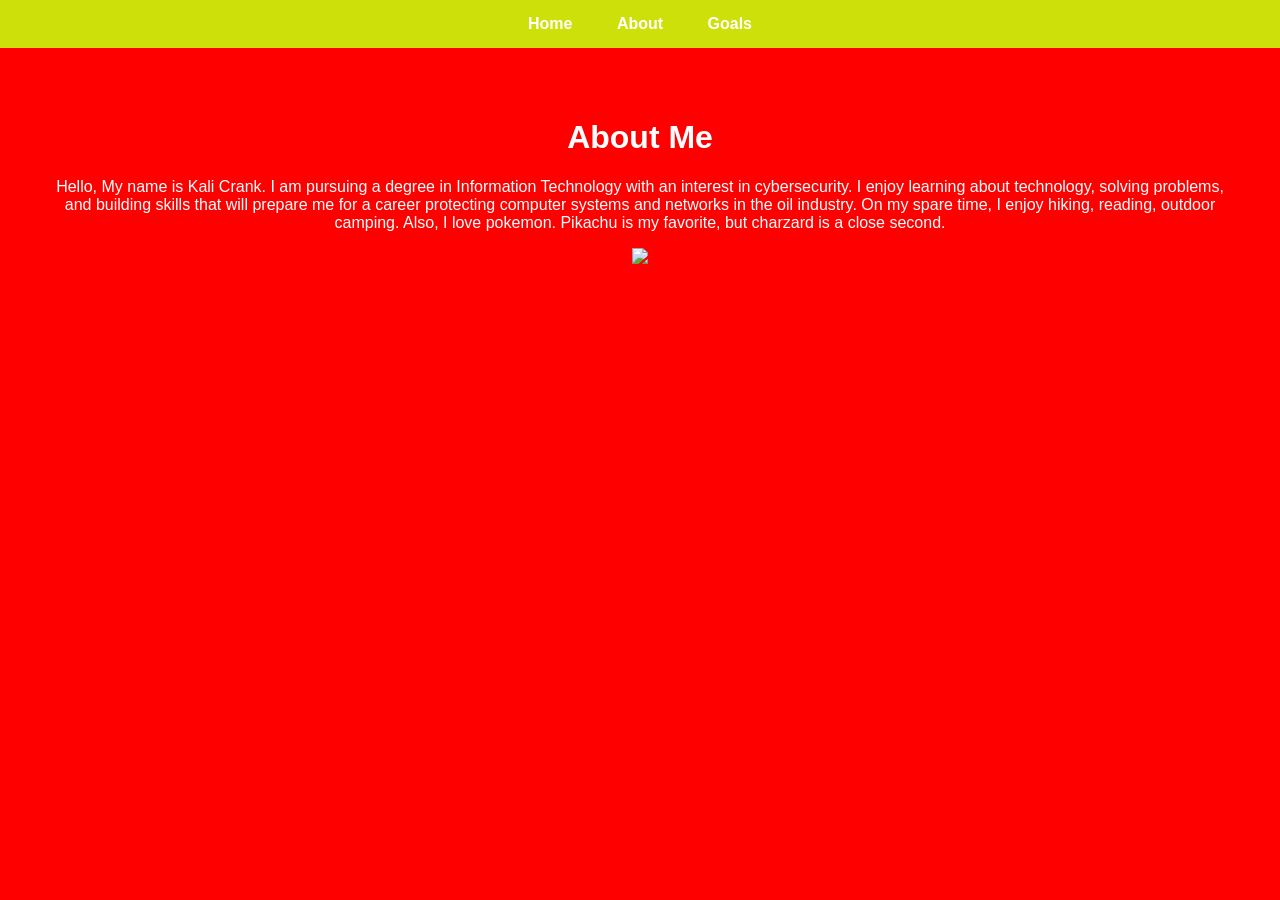
==== about.html @ 322d767d "fixed nav. in about" ====
<!DOCTYPE html>
<html lang="en">
    <head>
<meta charset="UTF-8">
<title>About Me</title>


<style>
    body{
        margin:0;
        font-family:Arial, sans-serif;
        background-color:red;
        color:white;
        text-align:center;
    }
nav{
    background-color:rgb(206, 224, 9);
    padding:15px;
}

nav a{
    color:white;
    text-decoration:none;
    margin:20px;
    font-weight:bold;

}

main{
    padding:50px;
}

    </style>
</head>

<body>

<nav>
    <a href="index.html">Home</a>
    <a href="about.html">About</a>
    <a href="goals.html">Goals</a>

</nav>

<main>
    <h1>About Me</h1>


    <p>
      Hello, My name is Kali Crank. I am pursuing a degree in Information
                Technology with an interest in cybersecurity. I enjoy learning
                about technology, solving problems, and building skills that
                will prepare me for a career protecting computer systems and
                networks in the oil industry. On my spare time, I enjoy hiking, reading, outdoor camping. Also, I love pokemon. Pikachu is my favorite, but charzard is a close second.  
    </p>

    <footer>
        <img src="assets/videos/Fx Fishing GIF by Reservation Dogs.gif"
    </footer>

</main>
</body>
</html>
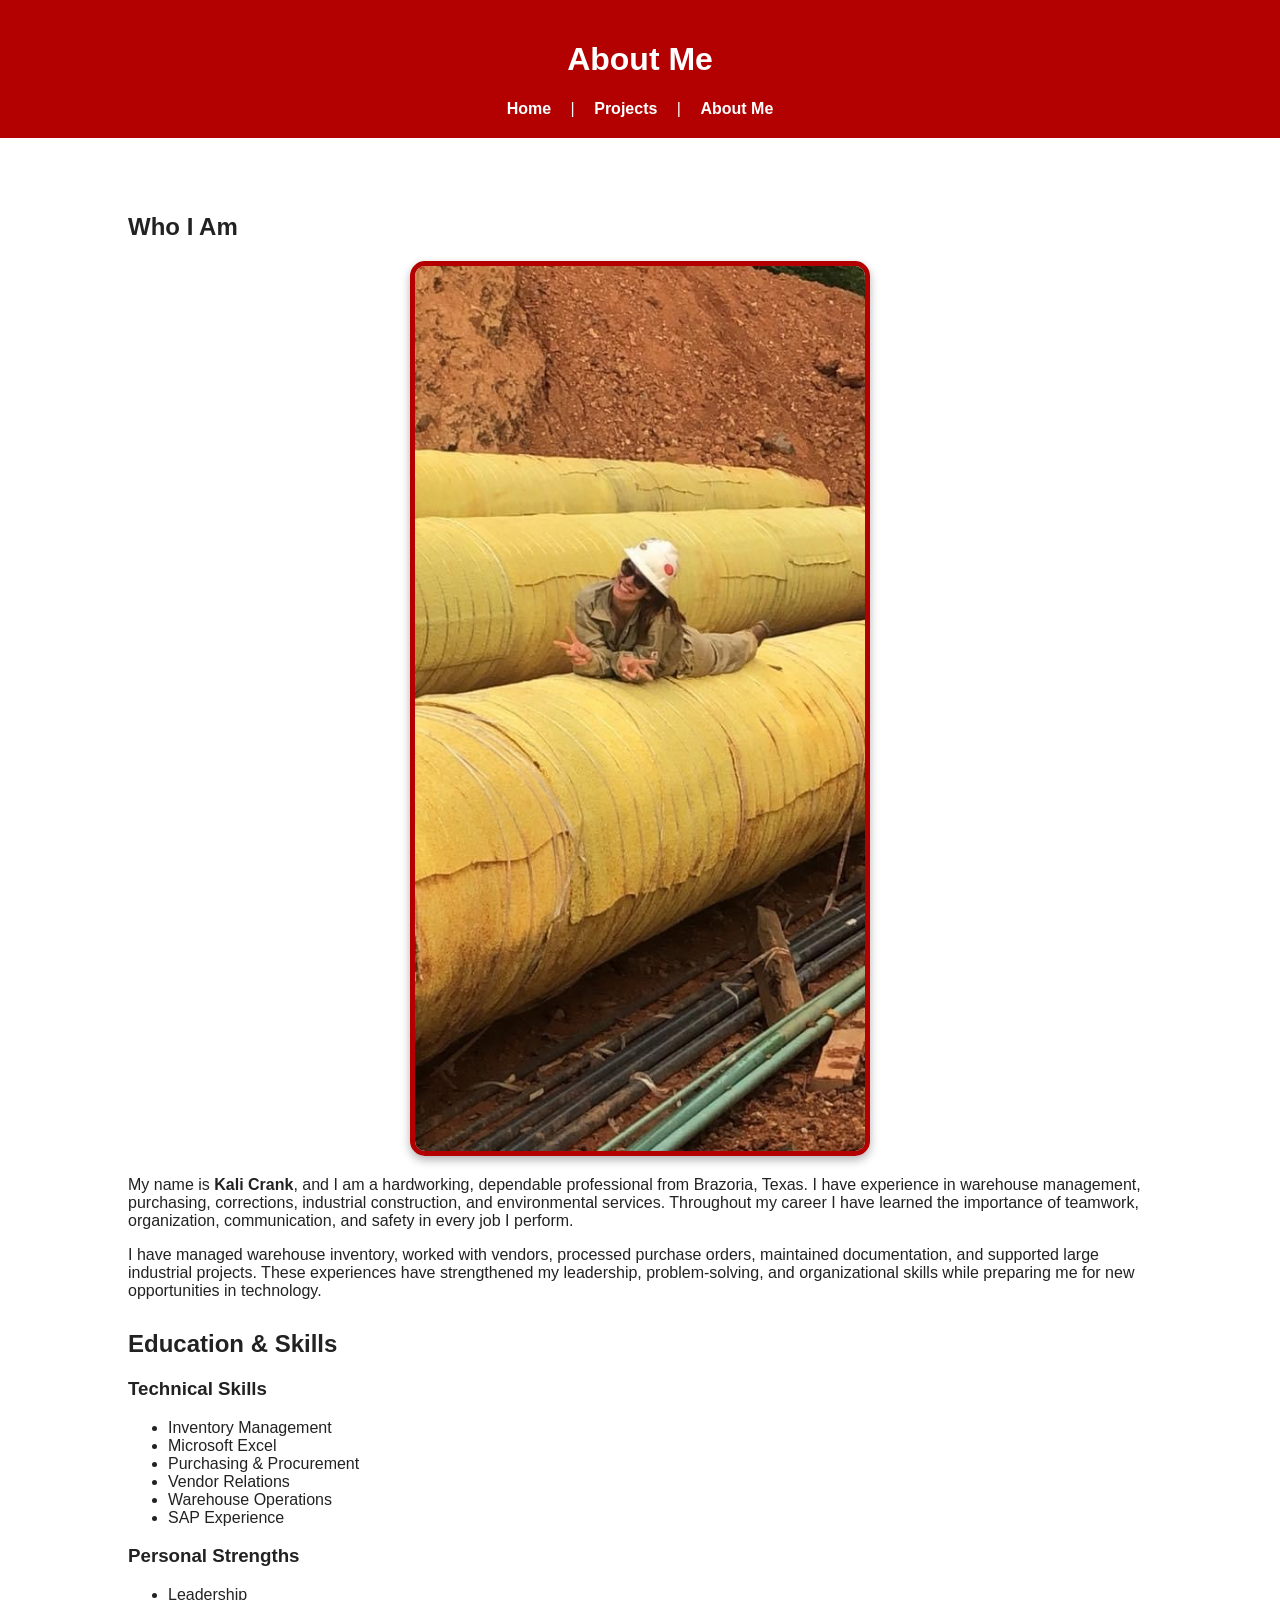
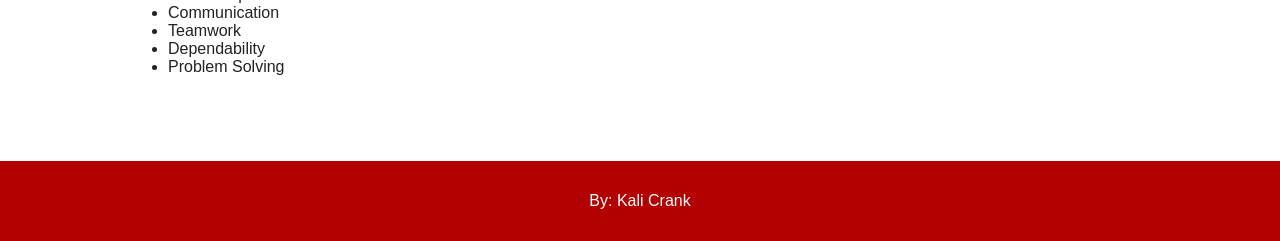
==== commit d1aeec01: "changed about me and added css" ====
--- a/about.html
+++ b/about.html
@@ -1,63 +1,80 @@
 <!DOCTYPE html>
 <html lang="en">
-    <head>
-<meta charset="UTF-8">
-<title>About Me</title>
-
-
-<style>
-    body{
-        margin:0;
-        font-family:Arial, sans-serif;
-        background-color:red;
-        color:white;
-        text-align:center;
-    }
-nav{
-    background-color:rgb(206, 224, 9);
-    padding:15px;
-}
-
-nav a{
-    color:white;
-    text-decoration:none;
-    margin:20px;
-    font-weight:bold;
-
-}
-
-main{
-    padding:50px;
-}
-
-    </style>
+<head>
+    <meta charset="UTF-8">
+    <title>About Me</title>
+    <link rel="stylesheet" href="style.css">
 </head>
 
 <body>
 
-<nav>
-    <a href="index.html">Home</a>
-    <a href="about.html">About</a>
-    <a href="goals.html">Goals</a>
+<header>
+    <h1>About Me</h1>
 
-</nav>
+    <nav>
+        <a href="index.html">Home</a> |
+        <a href="projects.html">Projects</a> |
+        <a href="about.html">About Me</a>
+    </nav>
+</header>
 
 <main>
-    <h1>About Me</h1>
+
+<section>
+    <h2>Who I Am</h2>
+
+    <img src="assets/images/IMG_2802.JPG"
 
 
     <p>
-      Hello, My name is Kali Crank. I am pursuing a degree in Information
-                Technology with an interest in cybersecurity. I enjoy learning
-                about technology, solving problems, and building skills that
-                will prepare me for a career protecting computer systems and
-                networks in the oil industry. On my spare time, I enjoy hiking, reading, outdoor camping. Also, I love pokemon. Pikachu is my favorite, but charzard is a close second.  
+        My name is <strong>Kali Crank</strong>, and I am a hardworking,
+        dependable professional from Brazoria, Texas. I have experience in
+        warehouse management, purchasing, corrections, industrial construction,
+        and environmental services. Throughout my career I have learned the
+        importance of teamwork, organization, communication, and safety in every
+        job I perform.
     </p>
 
-    <footer>
-        <img src="assets/videos/Fx Fishing GIF by Reservation Dogs.gif"
-    </footer>
+    <p>
+        I have managed warehouse inventory, worked with vendors, processed
+        purchase orders, maintained documentation, and supported large industrial
+        projects. These experiences have strengthened my leadership,
+        problem-solving, and organizational skills while preparing me for new
+        opportunities in technology.
+    </p>
+</section>
+
+<section>
+    <h2>Education & Skills</h2>
+
+    <h3>Technical Skills</h3>
+
+    <ul>
+        <li>Inventory Management</li>
+        <li>Microsoft Excel</li>
+        <li>Purchasing & Procurement</li>
+        <li>Vendor Relations</li>
+        <li>Warehouse Operations</li>
+        <li>SAP Experience</li>
+    </ul>
+
+    <h3>Personal Strengths</h3>
+
+    <ul>
+        <li>Leadership</li>
+        <li>Communication</li>
+        <li>Teamwork</li>
+        <li>Dependability</li>
+        <li>Problem Solving</li>
+    </ul>
+
+</section>
 
 </main>
+
+<footer>
+    <p>By: Kali Crank</p>
+</footer>
+
 </body>
-</html>+</html>
--- a/style.css
+++ b/style.css
@@ -0,0 +1,56 @@
+body{
+    margin:0;
+    font-family:Arial, sans-serif;
+
+    background-image:url("images/roses.jpg");
+    background-repeat:repeat;
+    background-size:300px;
+
+    color:#222;
+}
+
+header{
+    background-color:#b30000;
+    color:white;
+    text-align:center;
+    padding:20px;
+}
+
+nav{
+    margin-top:10px;
+}
+
+nav a{
+    color:white;
+    text-decoration:none;
+    font-weight:bold;
+    margin:15px;
+}
+
+main{
+    width:80%;
+    margin:30px auto;
+    background-color:rgba(255,255,255,.92);
+    padding:25px;
+    border-radius:12px;
+}
+
+section{
+    margin-bottom:30px;
+}
+
+footer{
+    background-color:#b30000;
+    color:white;
+    text-align:center;
+    padding:15px;
+}
+section img{
+    display:block;
+    margin:20px auto;
+    width:450px;
+    max-width:100%;
+    border-radius:15px;
+    border:5px solid #b30000;
+    box-shadow:0 4px 10px rgba(0,0,0,.3);
+}
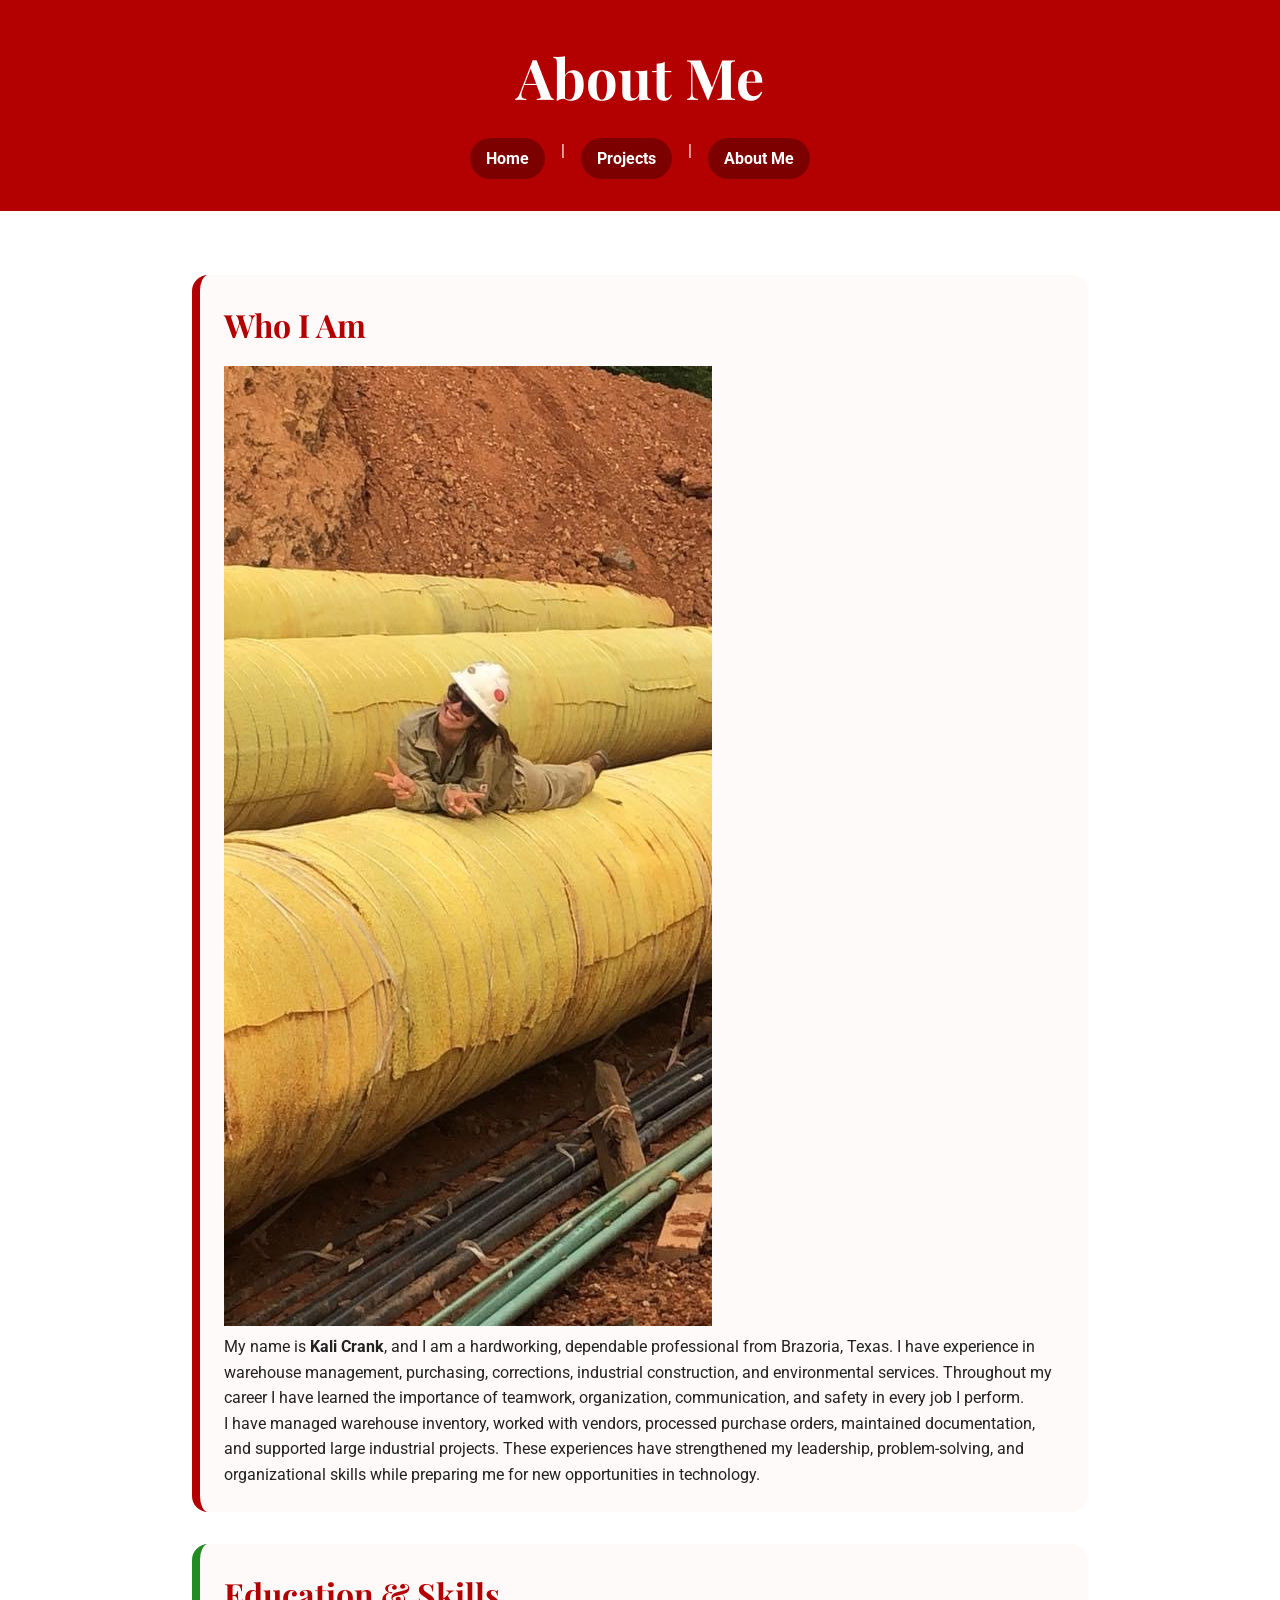
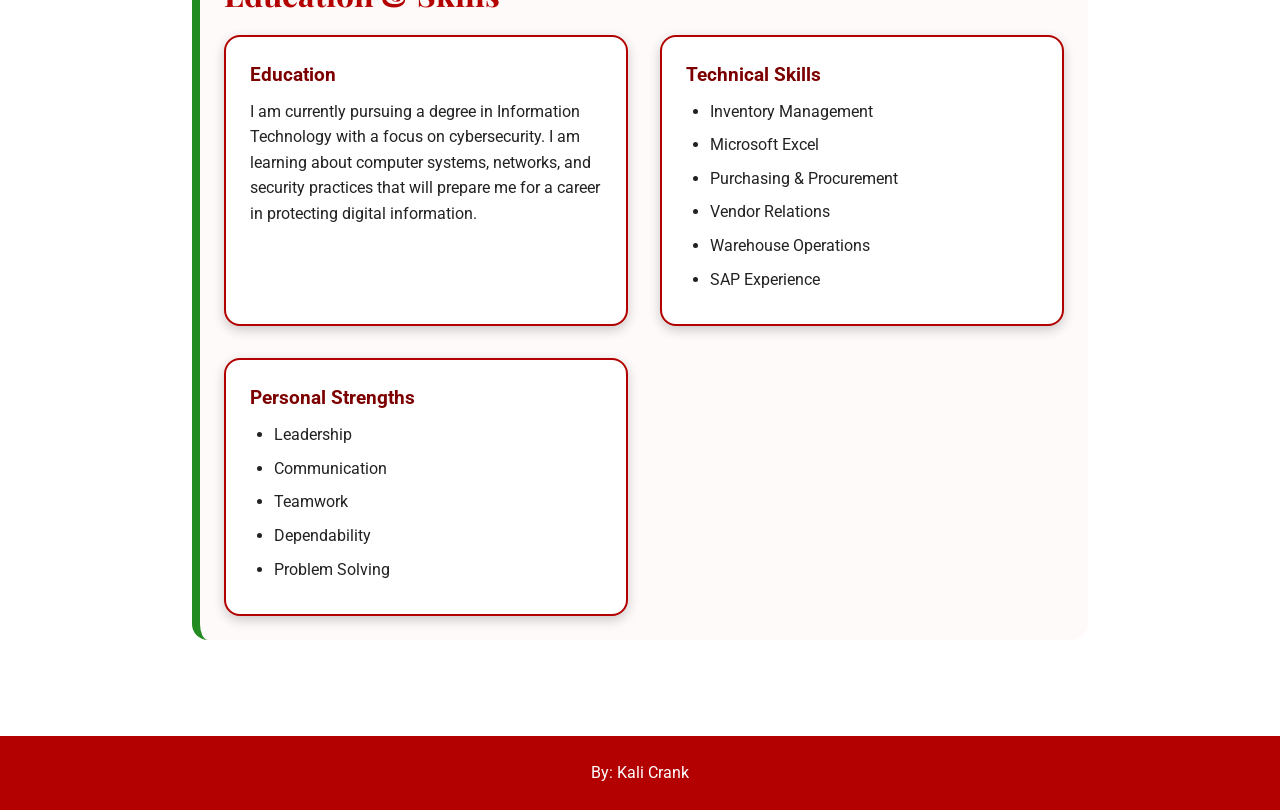
==== commit e11383e4: "changed boxes" ====
--- a/about.html
+++ b/about.html
@@ -2,7 +2,10 @@
 <html lang="en">
 <head>
     <meta charset="UTF-8">
+    <meta name="viewport" content="width=device-width, initial-scale=1.0">
+
     <title>About Me</title>
+
     <link rel="stylesheet" href="style.css">
 </head>
 
@@ -20,10 +23,15 @@
 
 <main>
 
-<section>
+<section id="about">
+
     <h2>Who I Am</h2>
 
-    <img src="assets/images/IMG_2802.JPG"
+    <img
+     src="assets/images/IMG_2802.JPG"
+     alt="Kali Crank"
+     class="profile-image"
+     >
 
 
     <p>
@@ -44,9 +52,25 @@
     </p>
 </section>
 
-<section>
+<section id="skills">
+
+
     <h2>Education & Skills</h2>
 
+    <div class="content-grid">
+
+        <article class="card">
+            <h3>Education</h3>
+
+            <p>
+                I am currently pursuing a degree in Information Technology with a
+                focus on cybersecurity. I am learning about computer systems,
+                networks, and security practices that will prepare me for a career
+                in protecting digital information.
+            </p>
+            </article>
+
+<article class="card"> 
     <h3>Technical Skills</h3>
 
     <ul>
@@ -57,7 +81,9 @@
         <li>Warehouse Operations</li>
         <li>SAP Experience</li>
     </ul>
+    </article>
 
+<article class="card">
     <h3>Personal Strengths</h3>
 
     <ul>
@@ -67,6 +93,8 @@
         <li>Dependability</li>
         <li>Problem Solving</li>
     </ul>
+    </article>
+</div>
 
 </section>
 
--- a/style.css
+++ b/style.css
@@ -1,56 +1,299 @@
+/* Google Font pairing */
+@import url('https://fonts.googleapis.com/css2?family=Playfair+Display:wght@600;700&family=Roboto:wght@400;500;700&display=swap');
+
+
+/* ===========================
+   GENERAL PAGE STYLING
+=========================== */
+
+*{
+    margin:0;
+    padding:0;
+    box-sizing:border-box;
+}
+
+
 body{
-    margin:0;
-    font-family:Arial, sans-serif;
-
+    font-family:'Roboto', Arial, sans-serif;
     background-image:url("images/roses.jpg");
     background-repeat:repeat;
     background-size:300px;
-
     color:#222;
-}
+    line-height:1.6;
+}
+
+
+/* Type selectors used:
+   body, header, nav, main,
+   section, article, footer
+*/
+
 
 header{
     background-color:#b30000;
     color:white;
     text-align:center;
-    padding:20px;
-}
+    padding:32px 16px;
+}
+
+
+header h1{
+    font-family:'Playfair Display', serif;
+    font-size:48px;
+    margin-bottom:8px;
+}
+
+
+header p{
+    font-size:18px;
+}
+
+
+/* ===========================
+   NAVIGATION
+=========================== */
 
 nav{
-    margin-top:10px;
-}
+    display:flex;
+    justify-content:center;
+    flex-wrap:wrap;
+    gap:16px;
+    margin-top:16px;
+}
+
 
 nav a{
     color:white;
+    background-color:#7d0000;
     text-decoration:none;
     font-weight:bold;
-    margin:15px;
-}
+    padding:8px 16px;
+    border-radius:24px;
+}
+
+
+nav a:hover{
+    background-color:#ff4d4d;
+}
+
+
+/* ===========================
+   MAIN CONTENT
+=========================== */
 
 main{
     width:80%;
-    margin:30px auto;
+    max-width:1200px;
+    margin:32px auto;
     background-color:rgba(255,255,255,.92);
-    padding:25px;
-    border-radius:12px;
-}
+    padding:32px;
+    border-radius:16px;
+}
+
 
 section{
-    margin-bottom:30px;
-}
+    margin-bottom:32px;
+    padding:24px;
+    border-radius:16px;
+    background-color:#fffafa;
+}
+
+
+section h2{
+    font-family:'Playfair Display', serif;
+    color:#b30000;
+    font-size:32px;
+    margin-bottom:16px;
+}
+
+
+section h3{
+    color:#7d0000;
+    margin-bottom:8px;
+}
+
+
+/* ===========================
+   CLASS SELECTORS
+=========================== */
+
+.content-grid{
+    display:grid;
+    grid-template-columns:repeat(2, minmax(0, 1fr));
+    gap:24px;
+}
+
+
+.card{
+    background-color:white;
+    padding:24px;
+    border:2px solid #b30000;
+    border-radius:16px;
+    box-shadow:0 4px 12px rgba(0,0,0,.2);
+}
+
+
+.profile-photo{
+    display:block;
+    margin:24px auto;
+    width:450px;
+    max-width:100%;
+    height:auto;
+    border-radius:16px;
+    border:4px solid #b30000;
+    box-shadow:0 4px 12px rgba(0,0,0,.3);
+}
+
+
+/* ===========================
+   ID SELECTORS
+=========================== */
+
+#about{
+    border-left:8px solid #b30000;
+}
+
+
+#goals{
+    border-left:8px solid #228b22;
+}
+
+
+#contact{
+    border-left:8px solid #b30000;
+}
+
+#skills{
+    border-left:8px solid #228b22;
+}
+
+
+/* ===========================
+   LISTS
+=========================== */
+
+ol,
+ul{
+    margin-left:24px;
+}
+
+
+li{
+    margin-bottom:8px;
+}
+
+
+/* ===========================
+   FOOTER
+=========================== */
 
 footer{
     background-color:#b30000;
     color:white;
     text-align:center;
-    padding:15px;
-}
-section img{
-    display:block;
-    margin:20px auto;
-    width:450px;
-    max-width:100%;
-    border-radius:15px;
-    border:5px solid #b30000;
-    box-shadow:0 4px 10px rgba(0,0,0,.3);
-}
+    padding:24px 16px;
+}
+
+
+/* ===========================
+   TABLET: 768PX AND BELOW
+=========================== */
+
+@media (max-width:768px){
+
+    main{
+        width:92%;
+        padding:24px;
+    }
+
+    header h1{
+        font-size:40px;
+    }
+
+    .content-grid{
+        grid-template-columns:1fr;
+    }
+
+    nav{
+        gap:8px;
+    }
+
+    section{
+        padding:16px;
+    }
+}
+
+
+/* ===========================
+   MOBILE: 400PX AND BELOW
+=========================== */
+
+@media (max-width:400px){
+
+    header{
+        padding:24px 8px;
+    }
+
+    header h1{
+        font-size:32px;
+    }
+
+    header p{
+        font-size:16px;
+    }
+
+    nav{
+        display:block;
+    }
+
+    nav a{
+        display:block;
+        width:100%;
+        margin:8px 0;
+    }
+
+    main{
+        width:96%;
+        margin:16px auto;
+        padding:16px;
+    }
+
+    section{
+        padding:16px;
+        margin-bottom:16px;
+    }
+
+    section h2{
+        font-size:28px;
+    }
+
+    .card{
+        padding:16px;
+    }
+
+    .profile-photo{
+        width:100%;
+    }
+}
+
+
+/* ===========================
+   LARGE DESKTOP: 1200PX+
+=========================== */
+
+@media (min-width:1200px){
+
+    main{
+        width:75%;
+    }
+
+    header h1{
+        font-size:56px;
+    }
+
+    .content-grid{
+        grid-template-columns:repeat(2, 1fr);
+        gap:32px;
+    }
+}
+
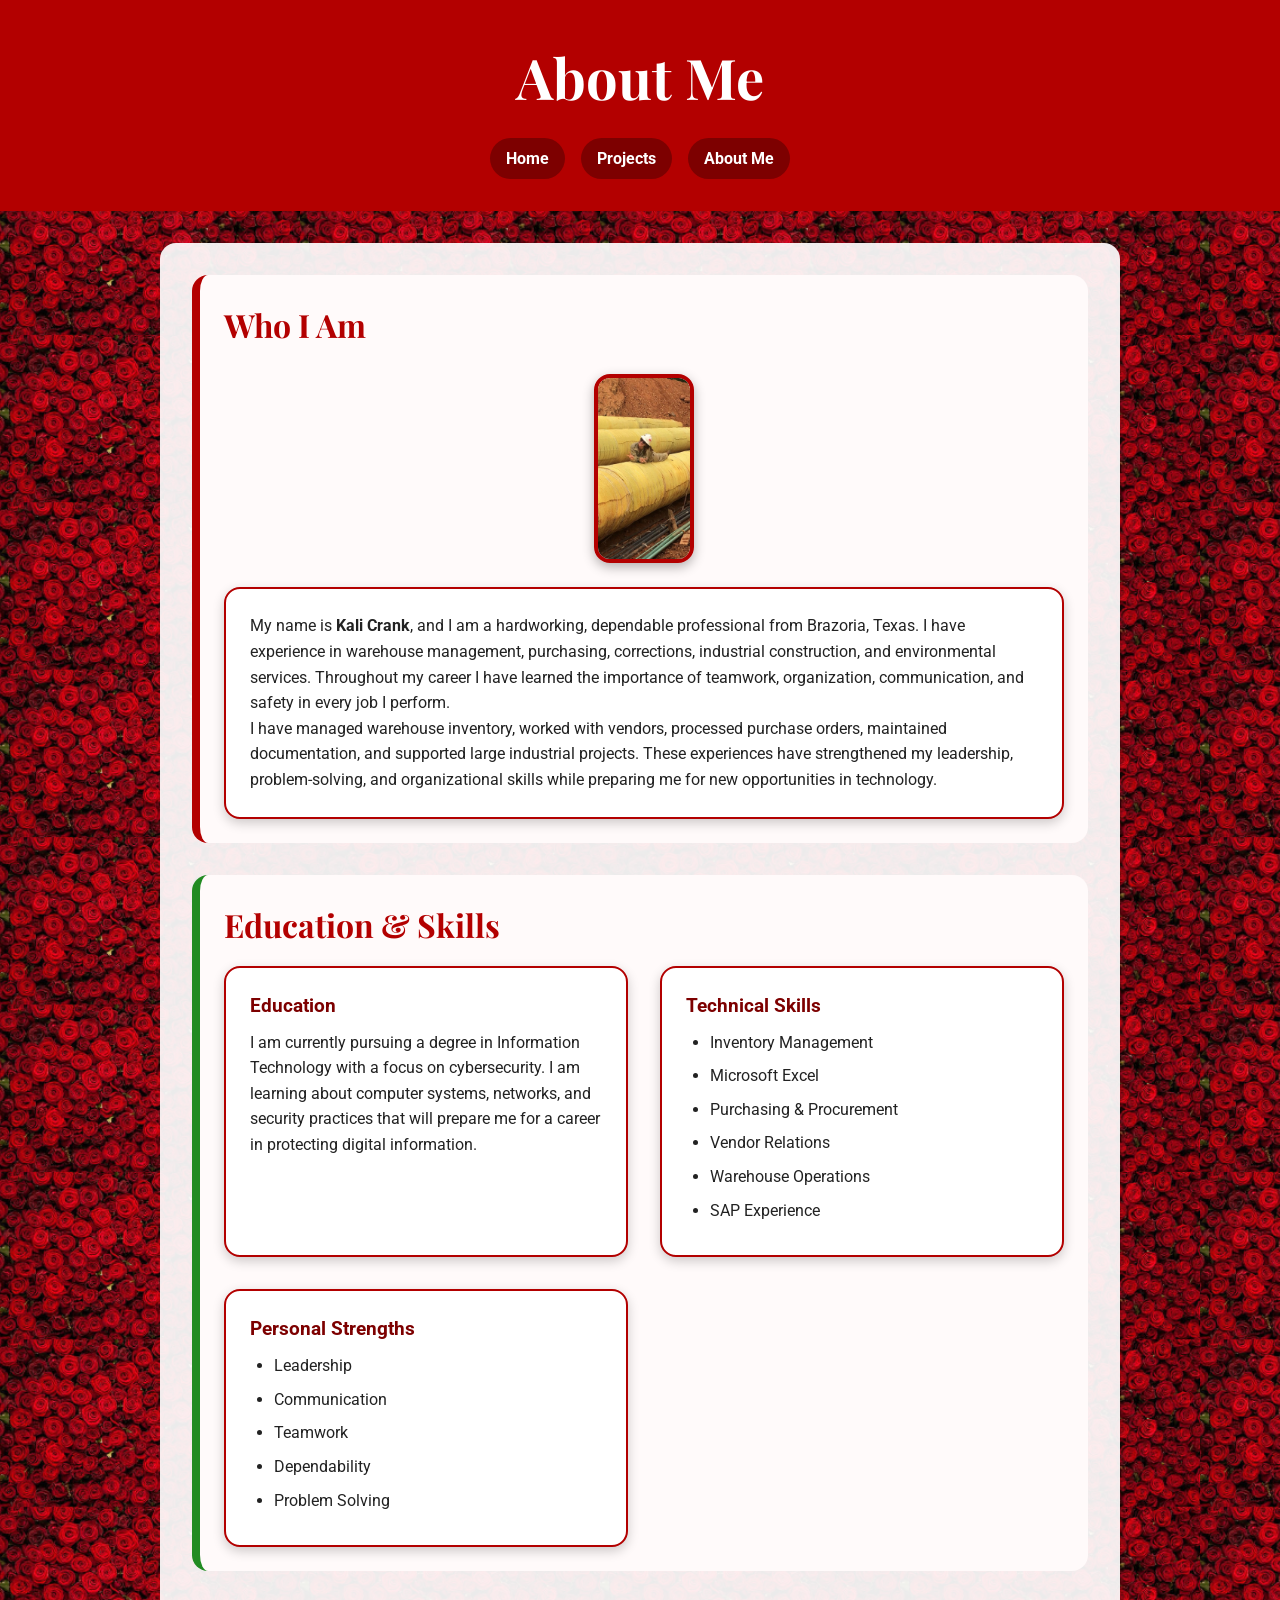
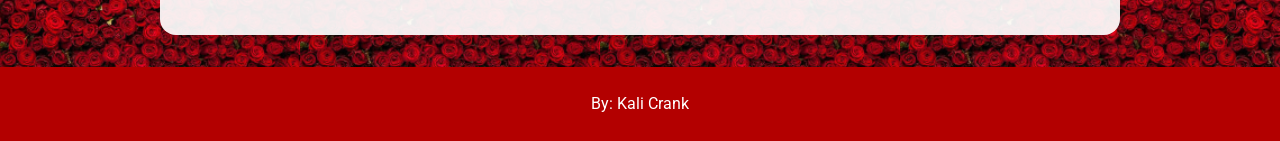
==== commit c8a4a6d9: "added margins" ====
--- a/about.html
+++ b/about.html
@@ -15,8 +15,8 @@
     <h1>About Me</h1>
 
     <nav>
-        <a href="index.html">Home</a> |
-        <a href="projects.html">Projects</a> |
+        <a href="index.html">Home</a> 
+        <a href="projects.html">Projects</a> 
         <a href="about.html">About Me</a>
     </nav>
 </header>
@@ -30,8 +30,10 @@
     <img
      src="assets/images/IMG_2802.JPG"
      alt="Kali Crank"
-     class="profile-image"
+     class="profile-photo"
      >
+    <article class="card">
+
 
 
     <p>
@@ -50,6 +52,7 @@
         problem-solving, and organizational skills while preparing me for new
         opportunities in technology.
     </p>
+    </article>
 </section>
 
 <section id="skills">
--- a/style.css
+++ b/style.css
@@ -15,7 +15,7 @@
 
 body{
     font-family:'Roboto', Arial, sans-serif;
-    background-image:url("images/roses.jpg");
+    background-image:url("assets/images/Screenshot\ 2026-08-01\ 224650.png");
     background-repeat:repeat;
     background-size:300px;
     color:#222;
@@ -113,6 +113,7 @@
 }
 
 
+
 /* ===========================
    CLASS SELECTORS
 =========================== */
@@ -136,12 +137,21 @@
 .profile-photo{
     display:block;
     margin:24px auto;
-    width:450px;
-    max-width:100%;
+    width:100px;
+    max-width:400%;
     height:auto;
     border-radius:16px;
     border:4px solid #b30000;
     box-shadow:0 4px 12px rgba(0,0,0,.3);
+}
+
+.project-image{
+    display:block;
+    width:100%;
+    max-width:600px;
+    height:auto;
+    margin:20px auto;
+    border-radius:15px;
 }
 
 
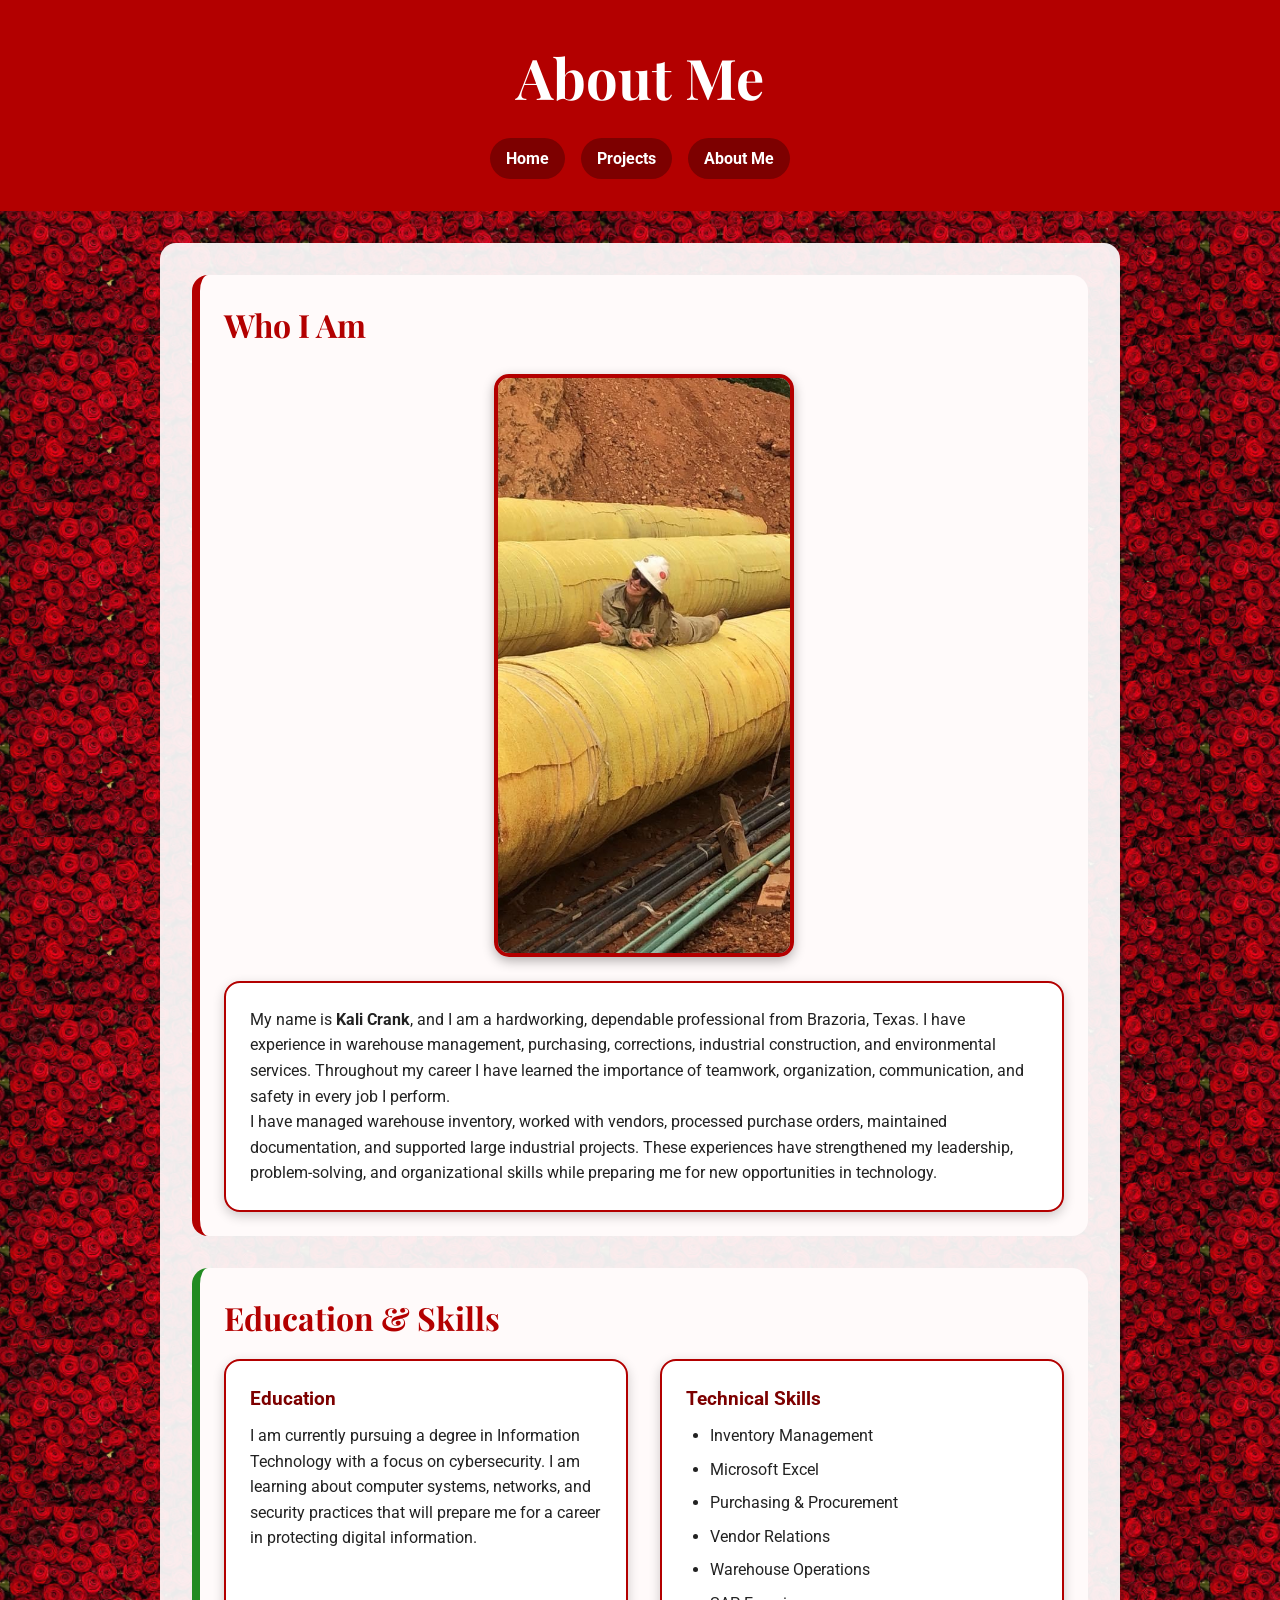
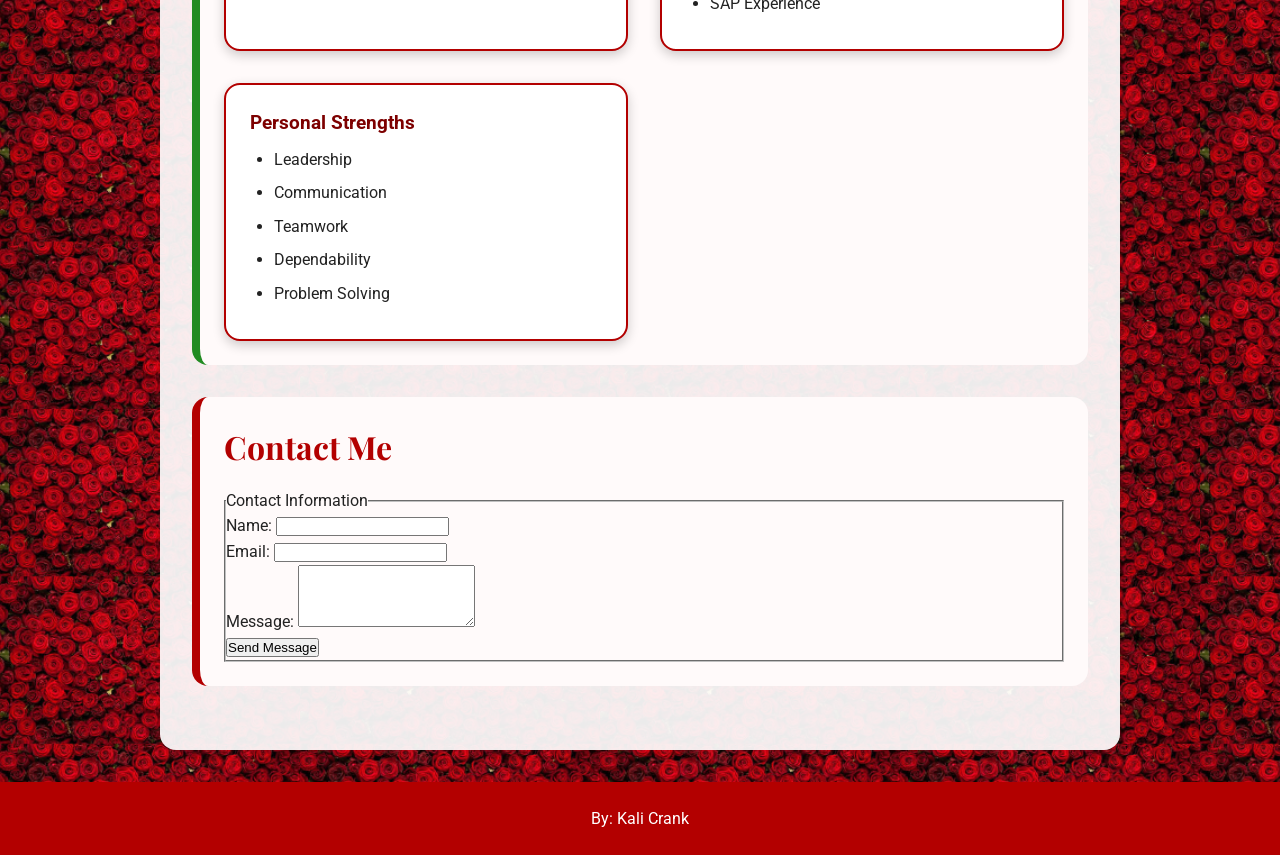
==== commit 6e226d8d: "add contact form to about page" ====
--- a/about.html
+++ b/about.html
@@ -101,6 +101,46 @@
 
 </section>
 
+<section id="contact">
+
+    <h2>Contact Me</h2>
+    
+    <form>
+
+        <fieldset>
+            <legend>Contact Information</legend>
+            <div class="form-group">
+                <label for="name">Name:</label>
+                <input
+                    type="text"
+                    id="name"
+                    name="name"
+                    required>
+            </div>
+
+            <div class="form-group">
+                <label for="email">Email:</label>
+                <input
+                    type="email"
+                    id="email"
+                    name="email"
+                    required>
+            </div>
+
+            <div class="form-group">
+                <label for="message">Message:</label>
+                <textarea
+                    id="message"
+                    name="message"
+                    rows="4"
+                    required></textarea>
+            </div>
+
+            <button type="submit">Send Message</button>
+        </fieldset>
+    </form>
+</section>
+
 </main>
 
 <footer>
--- a/style.css
+++ b/style.css
@@ -137,10 +137,10 @@
 .profile-photo{
     display:block;
     margin:24px auto;
-    width:100px;
-    max-width:400%;
+    width:300px;
+    max-width:600%;
     height:auto;
-    border-radius:16px;
+    border-radius:15px;
     border:4px solid #b30000;
     box-shadow:0 4px 12px rgba(0,0,0,.3);
 }
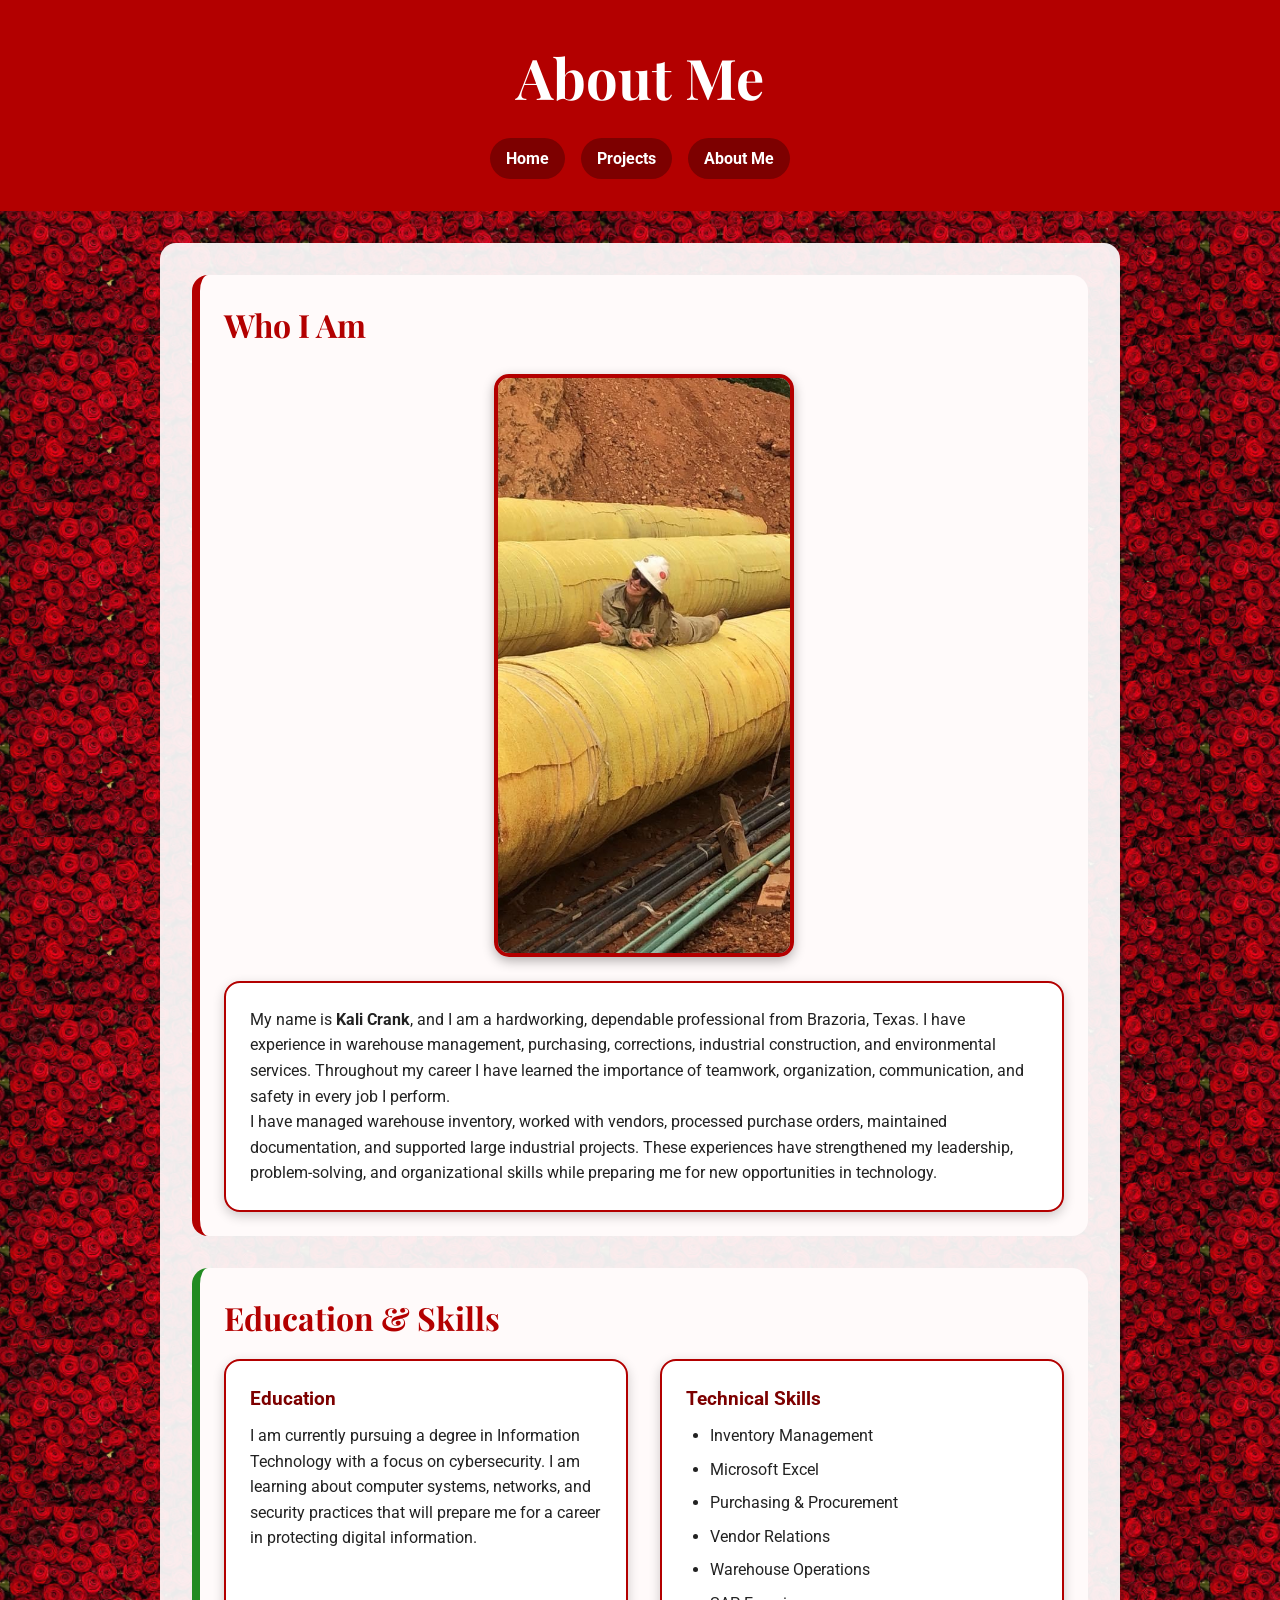
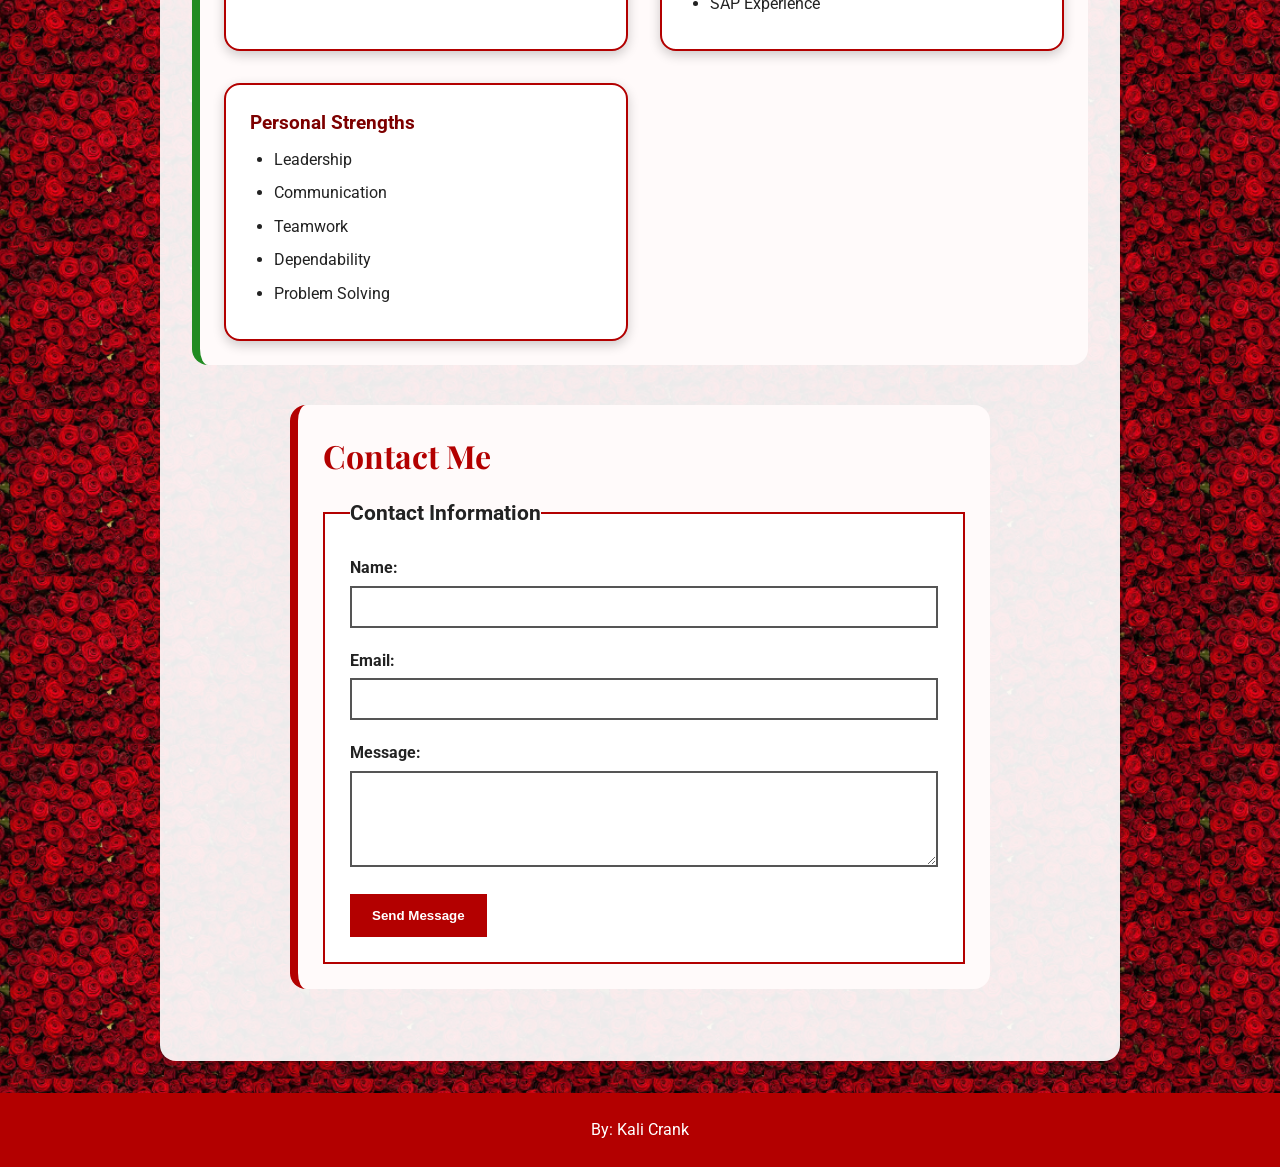
==== commit 4df15bdd: "add validation and error handling to contact form" ====
--- a/about.html
+++ b/about.html
@@ -105,7 +105,7 @@
 
     <h2>Contact Me</h2>
     
-    <form>
+    <form id="contactForm" novalidate>
 
         <fieldset>
             <legend>Contact Information</legend>
@@ -116,6 +116,8 @@
                     id="name"
                     name="name"
                     required>
+
+                    <p id="nameError" class="error" aria-live="polite"></p>
             </div>
 
             <div class="form-group">
@@ -125,6 +127,8 @@
                     id="email"
                     name="email"
                     required>
+
+                    <p id="emailError" class="error" aria-live="polite"></p>
             </div>
 
             <div class="form-group">
@@ -134,6 +138,8 @@
                     name="message"
                     rows="4"
                     required></textarea>
+
+                <p id="messageError" class="error" aria-live="polite"></p>
             </div>
 
             <button type="submit">Send Message</button>
--- a/style.css
+++ b/style.css
@@ -307,3 +307,69 @@
     }
 }
 
+/* =========================
+   ACCESSIBLE CONTACT FORM
+========================= */
+
+#contact {
+    max-width: 700px;
+    margin: 40px auto;
+    padding: 25px;
+}
+
+fieldset {
+    border: 2px solid #b30000;
+    padding: 25px;
+    background-color: white;
+}
+
+legend {
+    font-size: 1.3rem;
+    font-weight: bold;
+    color: #222;
+}
+
+.form-group {
+    margin-bottom: 20px;
+}
+
+label {
+    display: block;
+    font-weight: bold;
+    margin-bottom: 5px;
+    color: #222;
+}
+
+input,
+textarea {
+    width: 100%;
+    padding: 10px;
+    border: 2px solid #555;
+    font-size: 1rem;
+}
+
+input:focus,
+textarea:focus {
+    outline: 3px solid #005fcc;
+    outline-offset: 2px;
+}
+
+button {
+    background-color: #b30000;
+    color: white;
+    padding: 12px 20px;
+    border: 2px solid #b30000;
+    font-weight: bold;
+    cursor: pointer;
+}
+
+button:focus {
+    outline: 3px solid #005fcc;
+    outline-offset: 3px;
+}
+
+.error {
+    color: #b30000;
+    font-weight: bold;
+    margin-top: 5px;
+}
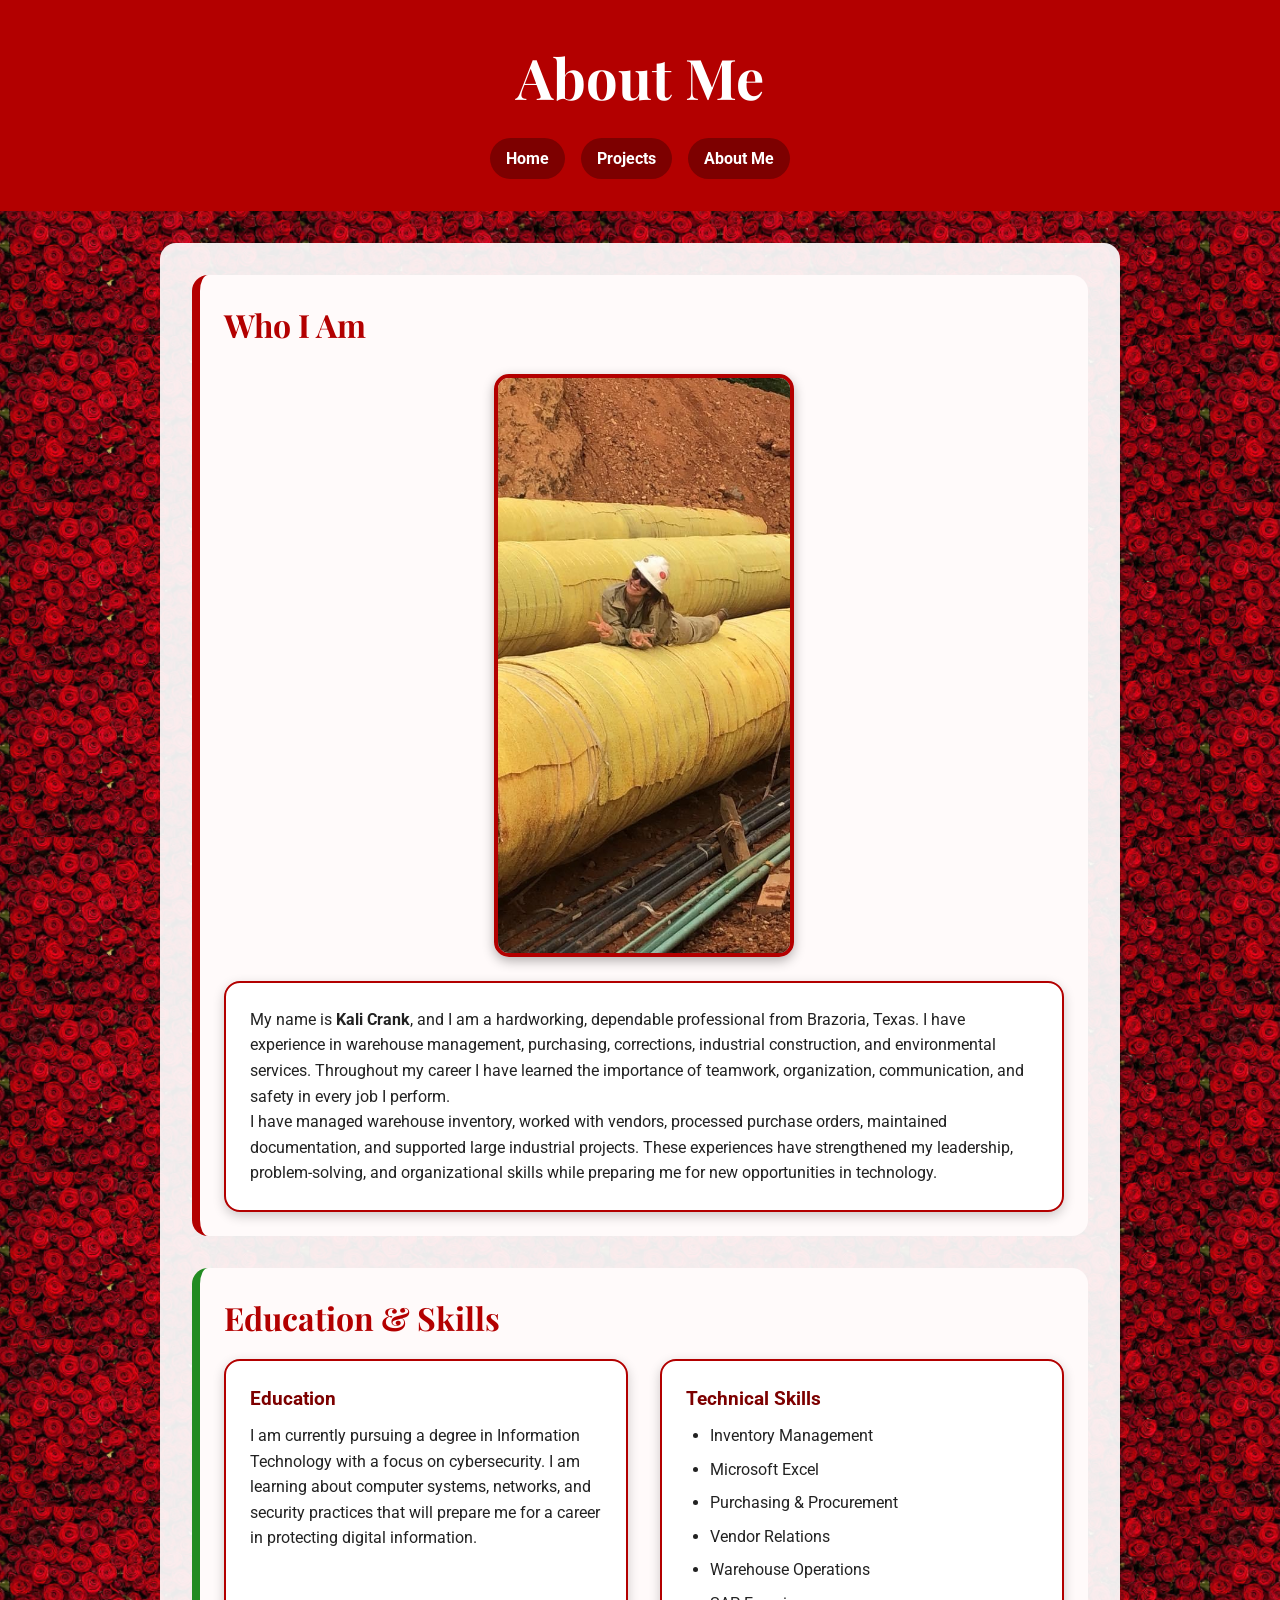
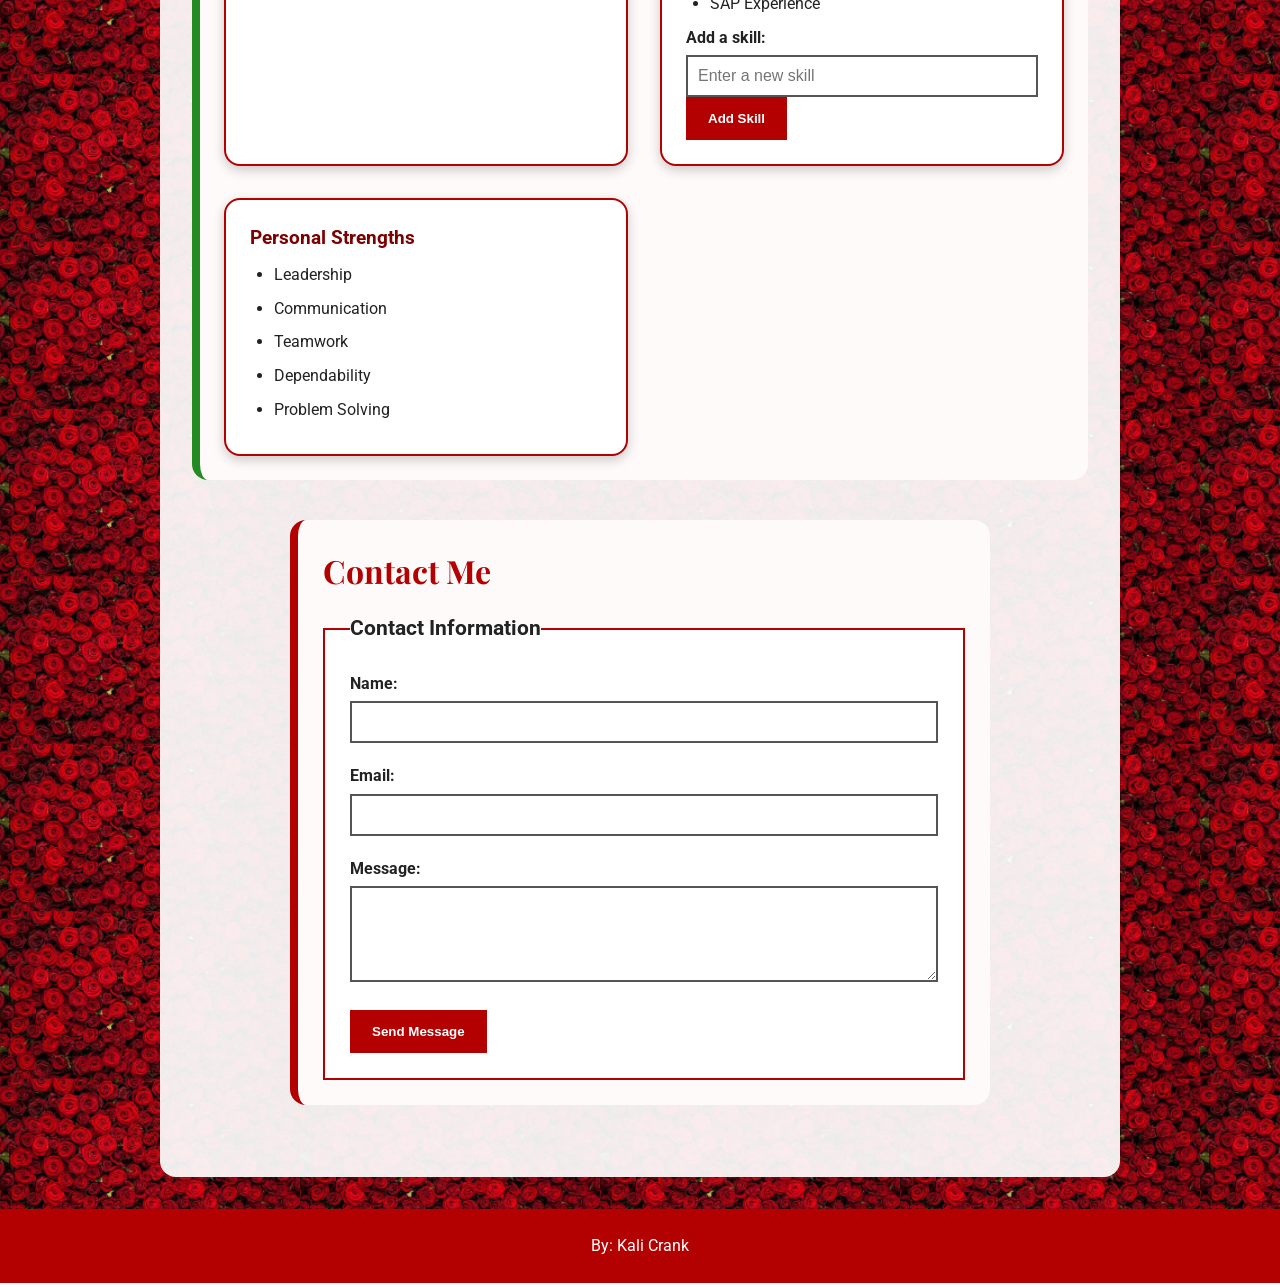
==== commit 347860f8: "add functionality to dynamically add and remove skills in the skills section" ====
--- a/about.html
+++ b/about.html
@@ -76,7 +76,7 @@
 <article class="card"> 
     <h3>Technical Skills</h3>
 
-    <ul>
+    <ul id="skillsList">
         <li>Inventory Management</li>
         <li>Microsoft Excel</li>
         <li>Purchasing & Procurement</li>
@@ -84,6 +84,18 @@
         <li>Warehouse Operations</li>
         <li>SAP Experience</li>
     </ul>
+
+<label for="newSkill">Add a skill:</label>
+
+<input
+type="text"
+id="newSkill"
+placeholder="Enter a new skill">
+
+<button type="button" id="addSkill">
+    Add Skill
+</button>
+
     </article>
 
 <article class="card">
@@ -153,5 +165,7 @@
     <p>By: Kali Crank</p>
 </footer>
 
+<script src="script.js"></script>
+
 </body>
 </html>
